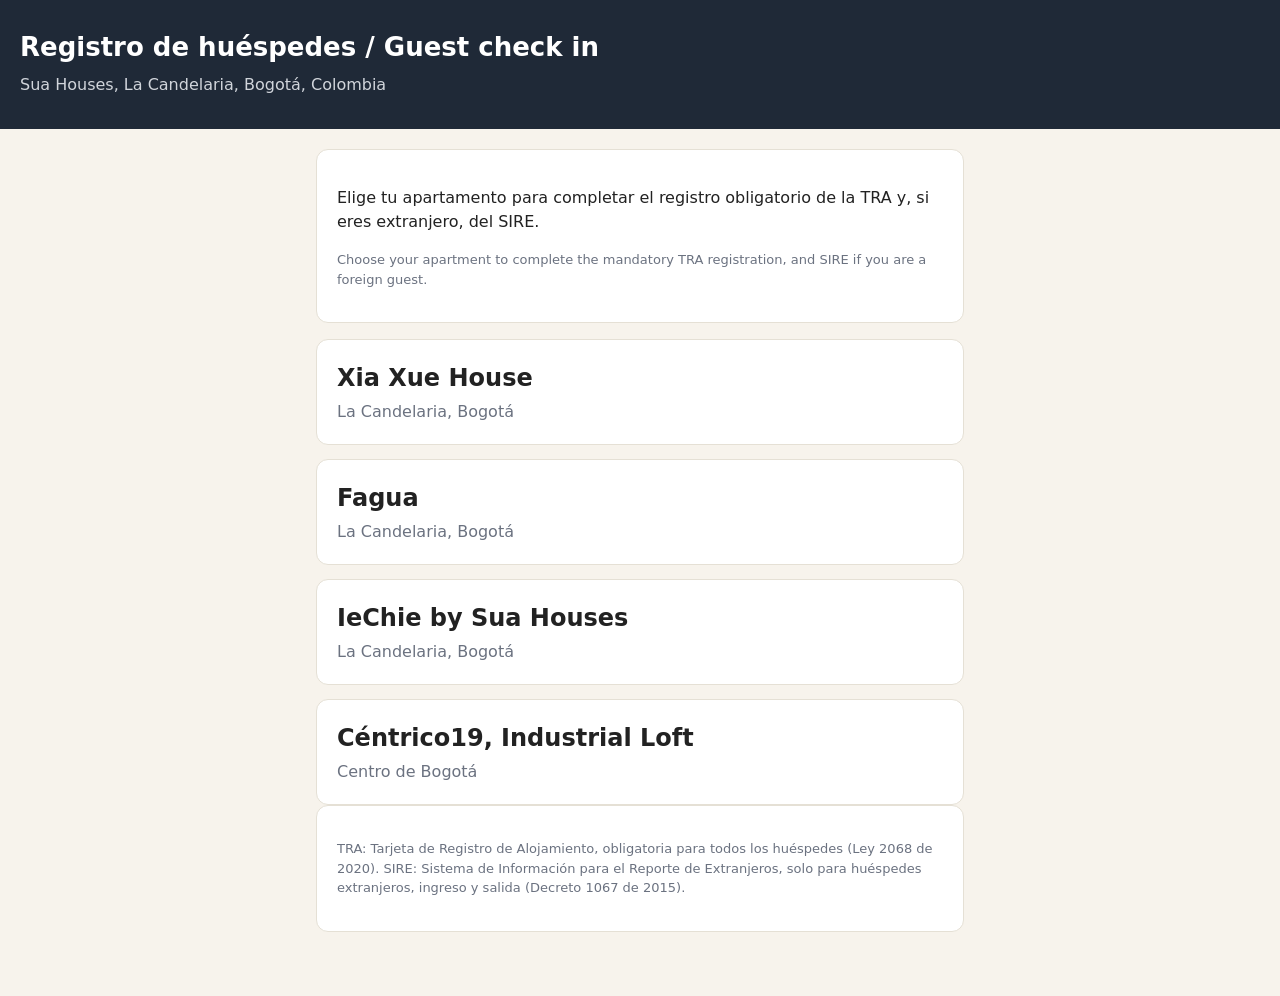
==== index.html @ 762cdd12 "Registro de huéspedes TRA y SIRE, un enlace por apartamento" ====
<!DOCTYPE html>
<html lang="es">
<head>
<meta charset="utf-8">
<meta name="viewport" content="width=device-width, initial-scale=1">
<title>Registro de huéspedes Sua Houses</title>
<link rel="stylesheet" href="styles.css">
</head>
<body>
<header>
<h1>Registro de huéspedes / Guest check in</h1>
<p>Sua Houses, La Candelaria, Bogotá, Colombia</p>
</header>
<main>
<div class="card">
<p>Elige tu apartamento para completar el registro obligatorio de la TRA y, si eres extranjero, del SIRE.</p>
<p class="small">Choose your apartment to complete the mandatory TRA registration, and SIRE if you are a foreign guest.</p>
</div>
<div class="prop-grid">
<a class="prop-card" href="xia-xue/"><h2>Xia Xue House</h2><p>La Candelaria, Bogotá</p></a>
<a class="prop-card" href="fagua/"><h2>Fagua</h2><p>La Candelaria, Bogotá</p></a>
<a class="prop-card" href="iechie/"><h2>IeChie by Sua Houses</h2><p>La Candelaria, Bogotá</p></a>
<a class="prop-card" href="centrico19/"><h2>Céntrico19, Industrial Loft</h2><p>Centro de Bogotá</p></a>
</div>
<div class="card">
<p class="small">TRA: Tarjeta de Registro de Alojamiento, obligatoria para todos los huéspedes (Ley 2068 de 2020). SIRE: Sistema de Información para el Reporte de Extranjeros, solo para huéspedes extranjeros, ingreso y salida (Decreto 1067 de 2015).</p>
</div>
</main>
</body>
</html>
---- styles.css ----
* { box-sizing: border-box; }
body { margin: 0; font-family: system-ui, -apple-system, "Segoe UI", Roboto, Arial, sans-serif; background: #f7f3ec; color: #222; line-height: 1.5; }
header { background: #1f2937; color: #fff; padding: 28px 20px; }
header h1 { margin: 0 0 6px; font-size: 26px; }
header p { margin: 4px 0; color: #d1d5db; }
main { max-width: 680px; margin: 0 auto; padding: 20px 16px 48px; }
.card { background: #fff; border: 1px solid #e5e0d5; border-radius: 12px; padding: 20px; margin-bottom: 16px; }
.card h2 { margin-top: 0; font-size: 19px; }
label { display: block; font-weight: 600; margin: 14px 0 4px; }
label span { display: block; font-weight: 400; color: #6b7280; font-size: 13px; }
input, select { width: 100%; padding: 10px 12px; border: 1px solid #d1d5db; border-radius: 8px; font-size: 16px; }
input:focus, select:focus { outline: 2px solid #b45309; border-color: #b45309; }
.row { display: grid; grid-template-columns: 1fr 1fr; gap: 12px; }
.radio { display: flex; gap: 16px; margin-top: 6px; }
.radio label { font-weight: 400; margin: 0; display: flex; align-items: center; gap: 6px; }
.radio input { width: auto; }
.sire-box { display: none; background: #eff6ff; border: 1px solid #bfdbfe; border-radius: 8px; padding: 12px 14px; margin-top: 12px; }
.sire-box.visible { display: block; }
.companion { border: 1px dashed #d1d5db; border-radius: 10px; padding: 14px; margin-top: 12px; position: relative; }
.companion h3 { margin: 0 0 4px; font-size: 16px; }
.remove-btn { background: none; border: none; color: #b91c1c; font-size: 14px; cursor: pointer; padding: 0; margin-top: 8px; }
.add-btn { background: #fff; border: 1px solid #b45309; color: #b45309; border-radius: 8px; padding: 10px 14px; font-size: 15px; cursor: pointer; margin-top: 12px; }
.consent { display: flex; gap: 10px; align-items: flex-start; font-weight: 400; }
.consent input { width: 20px; height: 20px; margin-top: 2px; flex-shrink: 0; }
.submit-btn { width: 100%; background: #1f2937; color: #fff; border: none; border-radius: 10px; padding: 14px; font-size: 17px; cursor: pointer; margin-top: 20px; }
.submit-btn:hover { background: #374151; }
.error { color: #b91c1c; font-size: 14px; margin-top: 10px; }
#result { display: none; }
#result.visible { display: block; }
.wa-btn { display: block; text-align: center; background: #25d366; color: #fff; text-decoration: none; border-radius: 10px; padding: 14px; font-size: 17px; margin-top: 14px; }
.dl-btn { display: block; width: 100%; background: #fff; border: 1px solid #1f2937; color: #1f2937; border-radius: 10px; padding: 12px; font-size: 16px; cursor: pointer; margin-top: 10px; }
.prop-grid { display: grid; gap: 14px; }
.prop-card { display: block; background: #fff; border: 1px solid #e5e0d5; border-radius: 12px; padding: 20px; text-decoration: none; color: #222; }
.prop-card h2 { margin: 0 0 4px; }
.prop-card p { margin: 0; color: #6b7280; }
.prop-card:hover { border-color: #b45309; }
.small { color: #6b7280; font-size: 13px; }
ul { margin: 8px 0; padding-left: 20px; }
@media (max-width: 520px) { .row { grid-template-columns: 1fr; } }
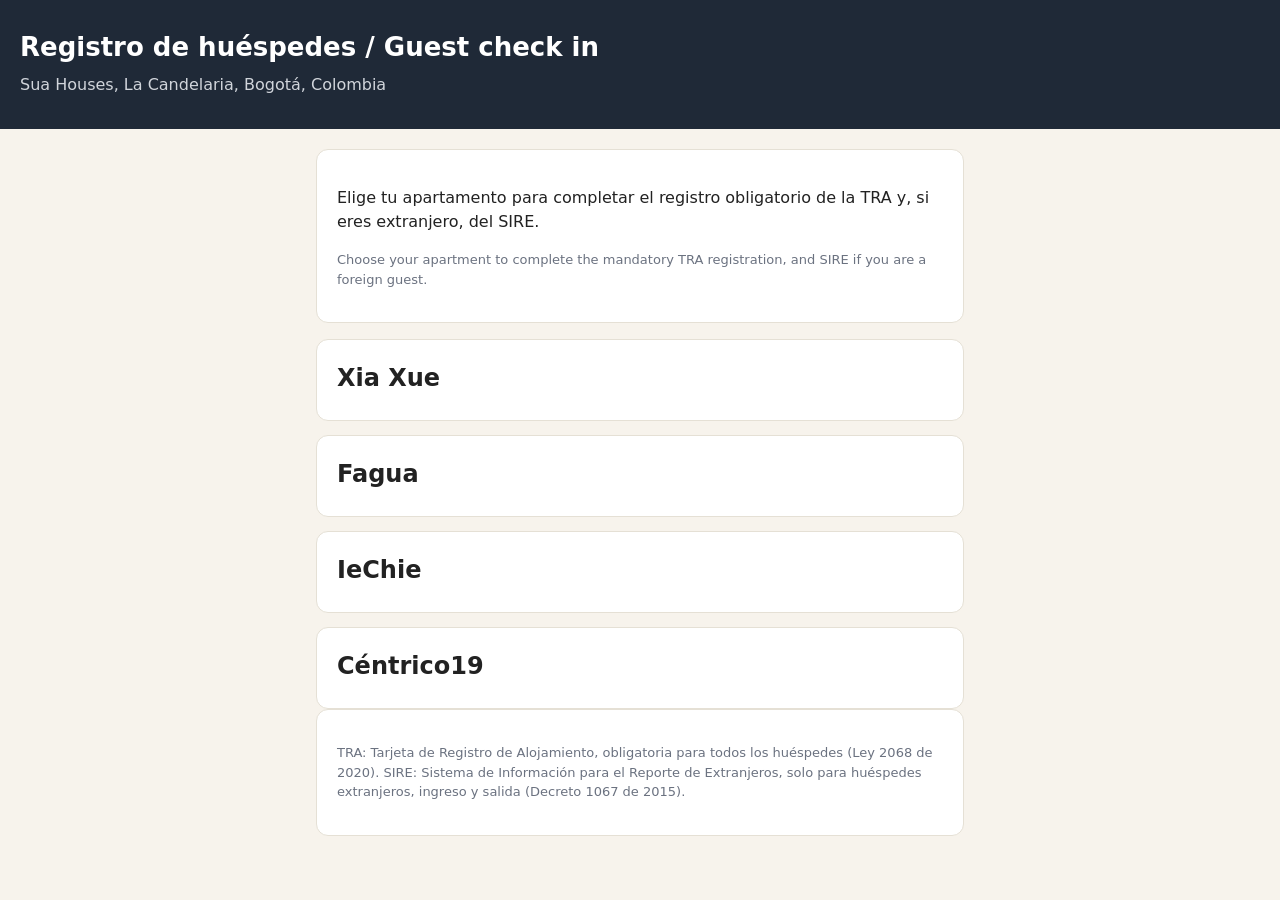
==== commit dc6bb598: "Check-in landing: property cards show names only" ====
--- a/index.html
+++ b/index.html
@@ -17,10 +17,10 @@
 <p class="small">Choose your apartment to complete the mandatory TRA registration, and SIRE if you are a foreign guest.</p>
 </div>
 <div class="prop-grid">
-<a class="prop-card" href="xia-xue/"><h2>Xia Xue House</h2><p>La Candelaria, Bogotá</p></a>
-<a class="prop-card" href="fagua/"><h2>Fagua</h2><p>La Candelaria, Bogotá</p></a>
-<a class="prop-card" href="iechie/"><h2>IeChie by Sua Houses</h2><p>La Candelaria, Bogotá</p></a>
-<a class="prop-card" href="centrico19/"><h2>Céntrico19, Industrial Loft</h2><p>Centro de Bogotá</p></a>
+<a class="prop-card" href="xia-xue/"><h2>Xia Xue</h2></a>
+<a class="prop-card" href="fagua/"><h2>Fagua</h2></a>
+<a class="prop-card" href="iechie/"><h2>IeChie</h2></a>
+<a class="prop-card" href="centrico19/"><h2>Céntrico19</h2></a>
 </div>
 <div class="card">
 <p class="small">TRA: Tarjeta de Registro de Alojamiento, obligatoria para todos los huéspedes (Ley 2068 de 2020). SIRE: Sistema de Información para el Reporte de Extranjeros, solo para huéspedes extranjeros, ingreso y salida (Decreto 1067 de 2015).</p>
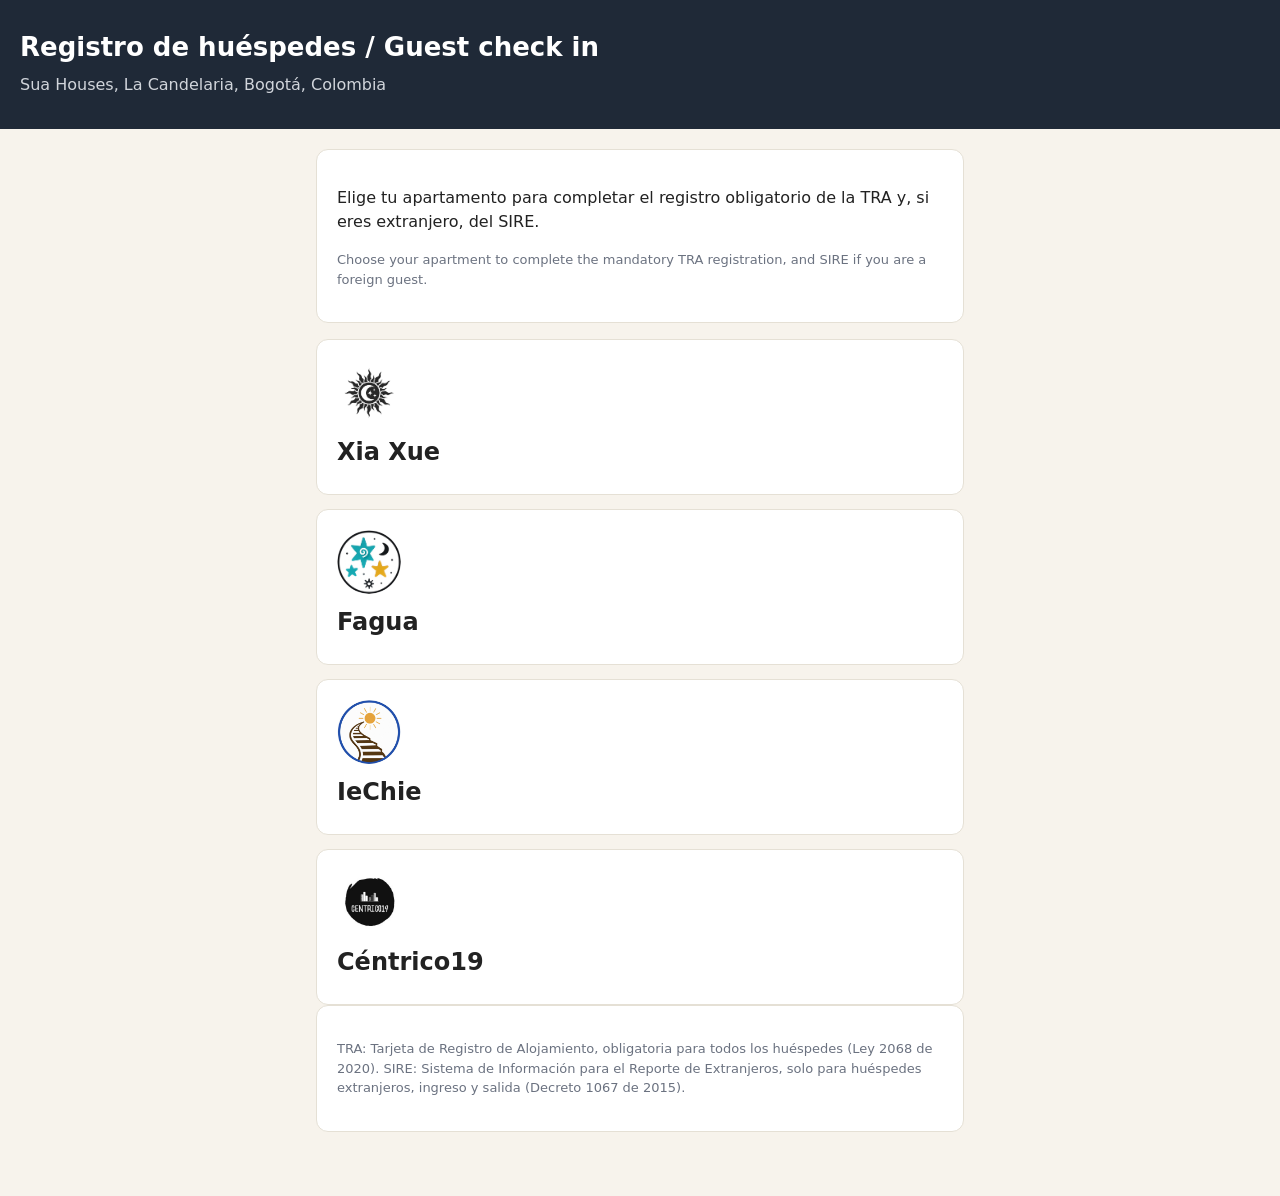
==== commit 82a2208b: "Check-in pages: each house logo on the landing cards and form headers (2026-11-25)" ====
--- a/index.html
+++ b/index.html
@@ -17,10 +17,10 @@
 <p class="small">Choose your apartment to complete the mandatory TRA registration, and SIRE if you are a foreign guest.</p>
 </div>
 <div class="prop-grid">
-<a class="prop-card" href="xia-xue/"><h2>Xia Xue</h2></a>
-<a class="prop-card" href="fagua/"><h2>Fagua</h2></a>
-<a class="prop-card" href="iechie/"><h2>IeChie</h2></a>
-<a class="prop-card" href="centrico19/"><h2>Céntrico19</h2></a>
+<a class="prop-card" href="xia-xue/"><img class="prop-logo" src="assets/logo-xia-xue.jpg" alt="Xia Xue House logo"><h2>Xia Xue</h2></a>
+<a class="prop-card" href="fagua/"><img class="prop-logo" src="assets/logo-fagua.jpg" alt="Fagua logo"><h2>Fagua</h2></a>
+<a class="prop-card" href="iechie/"><img class="prop-logo" src="assets/logo-iechie.jpg" alt="IeChie logo"><h2>IeChie</h2></a>
+<a class="prop-card" href="centrico19/"><img class="prop-logo" src="assets/logo-centrico19.jpg" alt="Céntrico19 logo"><h2>Céntrico19</h2></a>
 </div>
 <div class="card">
 <p class="small">TRA: Tarjeta de Registro de Alojamiento, obligatoria para todos los huéspedes (Ley 2068 de 2020). SIRE: Sistema de Información para el Reporte de Extranjeros, solo para huéspedes extranjeros, ingreso y salida (Decreto 1067 de 2015).</p>
--- a/styles.css
+++ b/styles.css
@@ -31,6 +31,8 @@
 .dl-btn { display: block; width: 100%; background: #fff; border: 1px solid #1f2937; color: #1f2937; border-radius: 10px; padding: 12px; font-size: 16px; cursor: pointer; margin-top: 10px; }
 .prop-grid { display: grid; gap: 14px; }
 .prop-card { display: block; background: #fff; border: 1px solid #e5e0d5; border-radius: 12px; padding: 20px; text-decoration: none; color: #222; }
+.prop-logo { display: block; width: 64px; height: 64px; border-radius: 50%; background: #fff; object-fit: cover; margin: 0 0 10px; }
+header .prop-logo { width: 72px; height: 72px; margin: 0 0 12px; }
 .prop-card h2 { margin: 0 0 4px; }
 .prop-card p { margin: 0; color: #6b7280; }
 .prop-card:hover { border-color: #b45309; }
